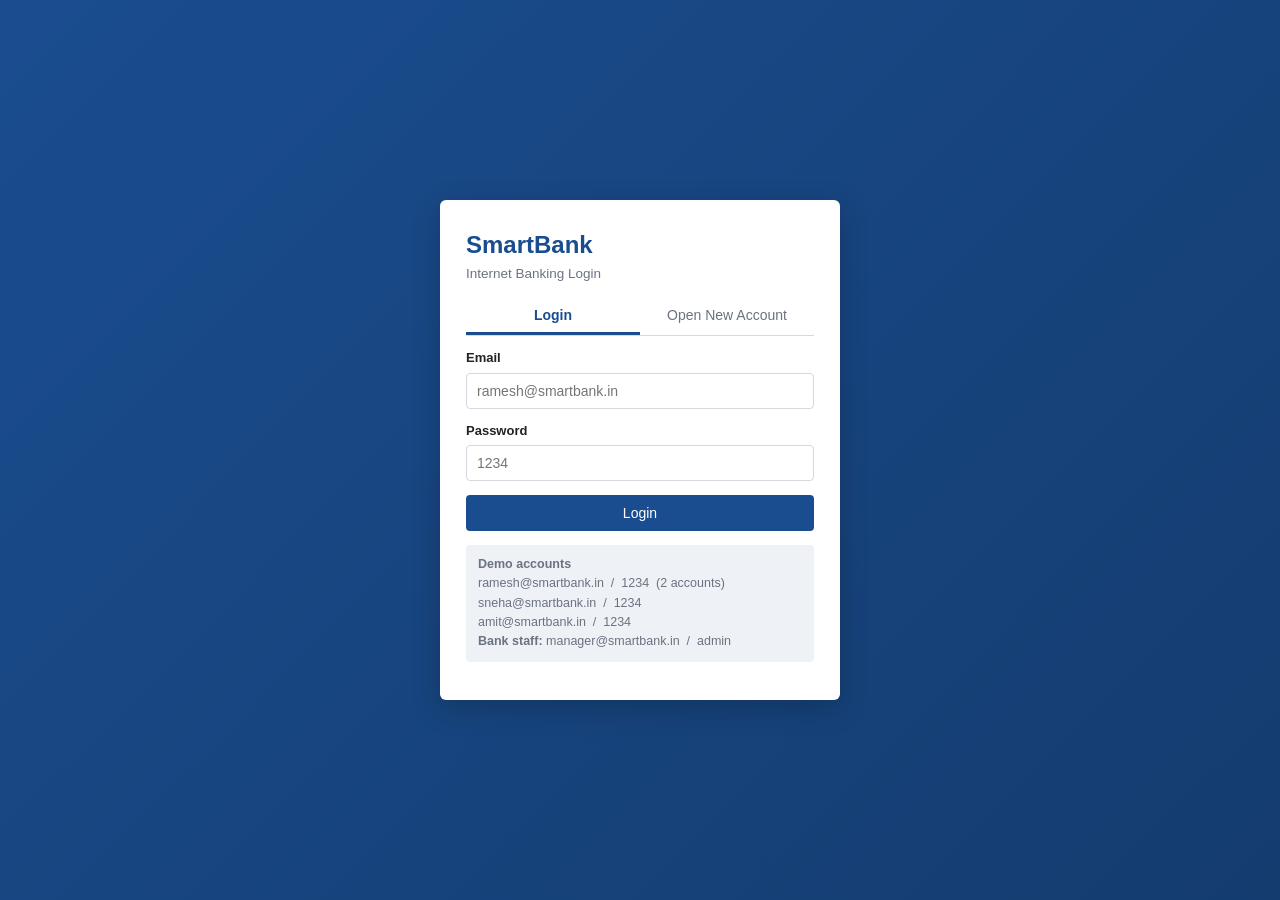
==== accounts.html @ 3c1c9210 "Workspace repo: all projects + new-laptop setup Projects without their own GitHub repo are stored he" ====
<!DOCTYPE html>
<html lang="en">
<head>
<meta charset="UTF-8">
<meta name="viewport" content="width=device-width, initial-scale=1.0">
<title>SmartBank - My Accounts</title>
<link rel="stylesheet" href="css/style.css">
</head>
<body>

<div id="site-header"></div>

<div class="wrap">

  <div class="card">
    <h2>My Accounts</h2>
    <p class="sub">
      Ek customer ke kai account ho sakte hain. Active account header ke dropdown se
      ya neeche "Use this" se badla jaata hai.
    </p>
    <div id="accList"></div>
  </div>

  <div class="card">
    <h2>Add-on Services <span class="hint">(Decorator pattern)</span></h2>
    <p class="sub">
      Active account par extra features lagao ya hatao. Har feature ek wrapper class hai
      jo account ke upar chadh jaata hai &mdash; kitne bhi ek saath laga sakte ho, aur
      account class ka code bilkul nahi badalta.
    </p>
    <div id="featureBox"></div>
    <button class="btn" onclick="saveFeatures()">Save Features</button>
    <div id="featureResult"></div>
  </div>

  <div class="card">
    <h2>Interest Calculator <span class="hint">(Strategy pattern)</span></h2>
    <p class="sub">
      Har account type par interest ka formula alag hai. Formula account ke andar nahi,
      alag strategy class me rakha hai.
    </p>
    <div id="interestBox"></div>
    <button class="btn" onclick="creditInterest()">1 saal ka interest jama karo</button>
    <div id="interestResult"></div>
  </div>

  <div class="card">
    <h2>Open a New Account</h2>
    <p class="sub">Factory Method &mdash; type chuno, uske rules apne aap lag jaayenge.</p>

    <div class="grid2">
      <div>
        <label for="nType">Account Type</label>
        <select id="nType" onchange="showRules()">
          <option value="Savings">Savings Account</option>
          <option value="Current">Current Account</option>
          <option value="Fixed Deposit">Fixed Deposit Account</option>
        </select>

        <label for="nOpen">Opening Deposit (Rs.)</label>
        <input type="number" id="nOpen" value="5000">

        <button class="btn" onclick="openNew()">Open Account</button>
      </div>
      <div>
        <div class="note" id="ruleBox"></div>
      </div>
    </div>

    <div id="openResult"></div>
  </div>

</div>

<footer>SmartBank &mdash; Design Patterns Lab Project</footer>
<div id="toast" class="toast"></div>

<script src="js/core.js"></script>
<script src="js/accounts.js"></script>
<script src="js/state.js"></script>
<script src="js/strategy.js"></script>
<script src="js/decorator.js"></script>
<script src="js/approval.js"></script>
<script src="js/payments.js"></script>
<script src="js/adapter.js"></script>
<script src="js/channels.js"></script>
<script src="js/observer.js"></script>
<script src="js/builder.js"></script>
<script src="js/command.js"></script>
<script src="js/facade.js"></script>
<script src="js/app.js"></script>
<script>
const facade = BankingFacade.getInstance();

if (requireLogin()) {
  renderHeader("accounts.html");
  loadAccounts();
  loadFeatures();
  loadInterest();
  showRules();
}

function loadAccounts() {
  const mine   = facade.myAccounts();
  const active = SessionManager.getInstance().get().accNo;

  $("accList").innerHTML = mine.map(function (a) {
    const state = getAccountState(a.status);
    const deco  = decorateAccount(a);
    const isNow = a.accNo === active;

    return '<div class="notif" style="border-left-color:' +
           (isNow ? "var(--brand)" : "var(--border)") + '">' +
      '<div class="head">' +
        '<span class="title">' + a.accNo + " &mdash; " + a.type +
          (isNow ? ' <span class="pill blue">active</span>' : "") +
          ' <span class="pill ' + state.getColor() + '">' + state.getName() + "</span></span>" +
        '<span class="time">Opened ' + a.openedOn + "</span>" +
      "</div>" +
      '<div class="body">' +
        "Balance: <b>Rs. " + money(a.balance) + "</b> &nbsp;|&nbsp; " +
        "Min: Rs. " + money(a.minBalance) + " &nbsp;|&nbsp; " +
        "Daily limit: " + (a.dailyLimit === 0 ? "N/A" : "Rs. " + money(a.dailyLimit)) +
        " &nbsp;|&nbsp; Reward points: " + (a.rewardPoints || 0) + "<br>" +
        deco.getDescription() +
        (deco.getMonthlyFee() > 0
          ? " &nbsp;|&nbsp; Monthly fee Rs. " + money(deco.getMonthlyFee()) : "") +
      "</div>" +
      (isNow ? "" :
        '<button class="btn small" style="margin-top:8px" onclick="useAccount(\'' +
        a.accNo + '\')">Use this account</button>') +
    "</div>";
  }).join("");
}

function useAccount(accNo) {
  const session = SessionManager.getInstance();
  const channel = session.getChannel();
  session.login(session.getUser().id, accNo);
  session.setChannel(channel);
  window.location.reload();
}


/* ---------------- DECORATOR ---------------- */

function loadFeatures() {
  const acc = facade.activeAccount();
  const on  = acc.features || [];

  $("featureBox").innerHTML =
    '<p class="sub">Account: <b>' + acc.accNo + "</b> (" + acc.type + ")</p>" +
    FEATURE_CATALOG.map(f =>
      '<label class="check"><input type="checkbox" id="f_' + f.key + '"' +
      (on.indexOf(f.key) !== -1 ? " checked" : "") + "> <b>" + f.name +
      "</b> &mdash; " + f.desc + " (Rs. " + f.fee + "/month)</label>").join("");
}

function saveFeatures() {
  const picked = FEATURE_CATALOG.filter(f => $("f_" + f.key).checked).map(f => f.key);
  const acc    = facade.activeAccount();
  const res    = facade.setFeatures(acc.accNo, picked);

  if (!res.ok) return toast(res.error, "bad");

  $("featureResult").innerHTML =
    '<div class="result ok"><b>Features updated</b><br>' +
    "Ab account hai: <b>" + res.description + "</b><br>" +
    "Total monthly fee: Rs. " + money(res.monthlyFee) + "</div>" +
    '<p class="sub" style="margin-top:8px">Decorator chain: ' +
    (picked.length === 0 ? "BasicAccount (koi wrapper nahi)"
      : "BasicAccount" + picked.map(k => " &rarr; " +
          FEATURE_CATALOG.find(f => f.key === k).cls).join("")) + "</p>";

  loadAccounts();
  toast("Add-on services save ho gayi");
}


/* ---------------- STRATEGY ---------------- */

function loadInterest() {
  const acc  = facade.activeAccount();
  const proj = interestProjection(acc);

  let rows = "";
  for (const r of proj.rows) {
    rows += "<tr><td>" + r.years + " saal</td>" +
            '<td class="num">Rs. ' + money(r.interest) + "</td>" +
            '<td class="num">Rs. ' + money(r.maturity) + "</td></tr>";
  }

  $("interestBox").innerHTML =
    '<p class="sub">Account <b>' + acc.accNo + "</b> (" + acc.type + ") &mdash; " +
    "Strategy: <b>" + proj.strategy + "</b> @ " + proj.rate + "%<br>" +
    "Formula: <code>" + proj.formula + "</code></p>" +
    '<div class="table-wrap"><table><thead><tr><th>Period</th>' +
    '<th class="num">Interest</th><th class="num">Maturity Amount</th></tr></thead>' +
    "<tbody>" + rows + "</tbody></table></div>";
}

function creditInterest() {
  const acc = facade.activeAccount();
  const res = facade.applyInterest(acc.accNo, 1);

  if (!res.ok) {
    $("interestResult").innerHTML = '<div class="result bad">' + res.error + "</div>";
    return toast(res.error, "bad");
  }

  $("interestResult").innerHTML =
    '<div class="result ok"><b>Interest jama ho gaya</b><br>' +
    res.strategy + " se Rs. " + money(res.earned) + " mila. " +
    "Naya balance Rs. " + money(res.balance) + " (ref " + res.txnId + ")</div>";

  loadAccounts();
  loadInterest();
  renderHeader("accounts.html");
  toast("Rs. " + money(res.earned) + " interest jama hua");
}


/* ---------------- FACTORY METHOD ---------------- */

function showRules() {
  const r = getAccountRules($("nType").value);
  $("ruleBox").innerHTML =
    "<b>" + r.type + " ke rules</b><br>" +
    "Minimum balance: Rs. " + money(r.minBalance) + "<br>" +
    "Interest: " + r.interest + "%<br>" +
    "Daily withdrawal limit: " + (r.dailyLimit === 0 ? "N/A" : "Rs. " + money(r.dailyLimit)) + "<br>" +
    "Withdrawal allowed: " + (r.canWithdraw ? "Haan" : "Nahi");
}

function openNew() {
  const made = facade.openAccount($("nType").value, Number($("nOpen").value));

  if (!made.ok) {
    $("openResult").innerHTML = '<div class="result bad">' + made.error + "</div>";
    return toast(made.error, "bad");
  }

  $("openResult").innerHTML =
    '<div class="result ok"><b>Naya account khul gaya</b><br>' +
    made.account.accNo + " &mdash; " + made.account.getType() +
    " &nbsp;|&nbsp; Balance Rs. " + money(made.account.balance) + "<br>" +
    "Factory: <code>" + getAccountFactory($("nType").value).constructor.name +
    "</code></div>";

  loadAccounts();
  renderHeader("accounts.html");
  toast("Account " + made.account.accNo + " ban gaya");
}
</script>
</body>
</html>
---- css/style.css ----
/* ==========================================================
   SmartBank - stylesheet
   Saare colours CSS variables se aate hain. Abstract Factory
   (channels.js) in variables ko badal deta hai, isliye channel
   change karte hi poori site ka look badal jaata hai.
   ========================================================== */

:root {
  --brand:      #1a4d8f;
  --brand-dark: #143c6f;
  --bg:         #f2f4f7;
  --card:       #ffffff;
  --text:       #222222;
  --muted:      #6b7280;
  --border:     #d5d9e0;
  --font:       Arial, Helvetica, sans-serif;
  --radius:     6px;
  --btn-radius: 4px;
  --shadow:     0 1px 3px rgba(0,0,0,0.06);
  --pad:        18px;
}

* { margin: 0; padding: 0; box-sizing: border-box; }

body {
  background: var(--bg);
  color: var(--text);
  font-family: var(--font);
  font-size: 15px;
  line-height: 1.55;
}

a { color: var(--brand); }

/* ---------------- header ---------------- */

.topbar {
  background: var(--brand);
  color: #fff;
  padding: 10px 20px;
  display: flex;
  align-items: center;
  justify-content: space-between;
  flex-wrap: wrap;
  gap: 10px;
}

.brand { display: flex; align-items: center; gap: 10px; }

.logo {
  background: #fff;
  color: var(--brand);
  font-weight: bold;
  width: 36px; height: 36px;
  display: flex; align-items: center; justify-content: center;
  border-radius: var(--btn-radius);
  font-size: 15px;
}

.brand b { font-size: 17px; }
.tagline { font-size: 11px; opacity: .8; line-height: 1.2; }

.topbar-right { display: flex; align-items: center; gap: 10px; flex-wrap: wrap; }
.who { font-size: 13px; opacity: .9; }

.channel-pick {
  background: var(--brand-dark);
  color: #fff;
  border: 1px solid rgba(255,255,255,.3);
  border-radius: var(--btn-radius);
  padding: 5px 8px;
  font-size: 13px;
  font-family: var(--font);
}

.bell {
  position: relative;
  color: #fff;
  text-decoration: none;
  font-size: 13px;
  border: 1px solid rgba(255,255,255,.35);
  padding: 5px 10px;
  border-radius: var(--btn-radius);
}

.dot {
  background: #e03131;
  color: #fff;
  border-radius: 10px;
  font-size: 11px;
  padding: 0 5px;
  margin-left: 5px;
}

.mainnav {
  background: var(--brand-dark);
  padding: 0 12px;
  display: flex;
  flex-wrap: wrap;
}

.mainnav a {
  color: #fff;
  text-decoration: none;
  font-size: 13.5px;
  padding: 9px 12px;
  opacity: .85;
  border-bottom: 3px solid transparent;
}

.mainnav a:hover { opacity: 1; }
.mainnav a.active { opacity: 1; border-bottom-color: #fff; font-weight: bold; }

/* ---------------- layout ---------------- */

.wrap { max-width: 1000px; margin: 22px auto; padding: 0 15px; }

.card {
  background: var(--card);
  border: 1px solid var(--border);
  border-radius: var(--radius);
  box-shadow: var(--shadow);
  padding: var(--pad);
  margin-bottom: 18px;
}

.card h2 {
  font-size: 18px;
  color: var(--brand);
  margin-bottom: 4px;
}

.card h3 { font-size: 15px; margin: 14px 0 6px; }
.card h4 { font-size: 14px; margin: 14px 0 6px; color: var(--brand); }

.sub { color: var(--muted); font-size: 13.5px; margin-bottom: 12px; }
.hint { color: var(--muted); font-weight: normal; font-size: 12px; }

.grid2 { display: grid; grid-template-columns: repeat(auto-fit, minmax(280px,1fr)); gap: 18px; align-items: start; }
.grid3 { display: grid; grid-template-columns: repeat(auto-fit, minmax(210px,1fr)); gap: 14px; }

/* ---------------- balance card ---------------- */

.balance-card {
  background: var(--brand);
  color: #fff;
  border-radius: var(--radius);
  padding: 20px;
  box-shadow: var(--shadow);
}

.balance-card .label { font-size: 12.5px; opacity: .85; letter-spacing: .5px; }
.balance-card .amount { font-size: 34px; font-weight: bold; line-height: 1.2; }
.balance-card .meta { font-size: 12.5px; opacity: .85; margin-top: 6px; }

.stat {
  background: var(--card);
  border: 1px solid var(--border);
  border-radius: var(--radius);
  padding: 14px;
}
.stat .k { font-size: 12px; color: var(--muted); }
.stat .v { font-size: 20px; font-weight: bold; color: var(--brand); }

/* ---------------- forms ---------------- */

label { display: block; font-size: 13px; font-weight: bold; margin: 12px 0 4px; }

input[type=text], input[type=number], input[type=password],
input[type=email], select, textarea {
  width: 100%;
  padding: 9px 10px;
  border: 1px solid var(--border);
  border-radius: var(--btn-radius);
  font-size: 14px;
  font-family: var(--font);
  background: var(--card);
  color: var(--text);
}

input:focus, select:focus { outline: 2px solid var(--brand); outline-offset: -1px; }

.check { font-weight: normal; display: flex; align-items: center; gap: 8px; margin: 8px 0; }
.check input { width: auto; }

.btn {
  background: var(--brand);
  color: #fff;
  border: none;
  padding: 10px 18px;
  border-radius: var(--btn-radius);
  font-size: 14px;
  font-family: var(--font);
  cursor: pointer;
  margin-top: 14px;
}
.btn:hover { background: var(--brand-dark); }
.btn.small { padding: 5px 11px; font-size: 12.5px; margin-top: 0; }
.btn.ghost { background: transparent; border: 1px solid rgba(255,255,255,.4); }
.btn.grey  { background: var(--muted); }
.btn.red   { background: #b32d2d; }
.btn.block { width: 100%; }

/* ---------------- table ---------------- */

.table-wrap { overflow-x: auto; }

table { width: 100%; border-collapse: collapse; font-size: 13.5px; margin-top: 10px; }
th, td { border-bottom: 1px solid var(--border); padding: 8px 9px; text-align: left; }
th { color: var(--brand); font-size: 12.5px; text-transform: uppercase; letter-spacing: .3px; }
tbody tr:hover td { background: rgba(0,0,0,.03); }
td.num { text-align: right; font-variant-numeric: tabular-nums; }

.pill { font-size: 11.5px; padding: 2px 8px; border-radius: 10px; display: inline-block; }
.pill.green { background: #e6f6ea; color: #1c7a3c; }
.pill.red   { background: #fdeaea; color: #b32d2d; }
.pill.blue  { background: #e8eefb; color: var(--brand); }
.pill.grey  { background: #eceef1; color: #555; }

/* ---------------- results ---------------- */

.result { padding: 12px 14px; border-radius: var(--btn-radius); margin: 6px 0 4px; font-size: 14px; }
.result.ok  { background: #e6f6ea; color: #14622f; border-left: 4px solid #1c7a3c; }
.result.bad { background: #fdeaea; color: #8c1f1f; border-left: 4px solid #b32d2d; }

.trail { margin: 6px 0 0 20px; font-size: 13.5px; }
.trail li { margin-bottom: 4px; }

.steps { list-style: none; font-size: 13px; }
.steps li { padding: 5px 0; border-bottom: 1px dashed var(--border); }

.tag {
  display: inline-block;
  background: var(--brand);
  color: #fff;
  font-size: 10.5px;
  padding: 1px 7px;
  border-radius: 9px;
  margin-right: 8px;
  min-width: 58px;
  text-align: center;
}

.note {
  background: rgba(240,180,41,.14);
  border-left: 4px solid #f0b429;
  padding: 10px 12px;
  font-size: 13.5px;
  border-radius: var(--btn-radius);
  margin: 10px 0;
}

.empty { text-align: center; color: var(--muted); padding: 22px; font-size: 14px; }

/* ---------------- notifications ---------------- */

.notif {
  border: 1px solid var(--border);
  border-left: 4px solid var(--brand);
  border-radius: var(--btn-radius);
  padding: 11px 13px;
  margin-bottom: 9px;
  background: var(--card);
}
.notif.unread { background: rgba(26,77,143,.05); }
.notif .head { display: flex; justify-content: space-between; gap: 10px; flex-wrap: wrap; }
.notif .title { font-weight: bold; font-size: 14px; }
.notif .time { font-size: 11.5px; color: var(--muted); }
.notif .body { font-size: 13.5px; color: var(--muted); white-space: pre-wrap; margin-top: 3px; }

/* ---------------- login page ---------------- */

.login-page {
  min-height: 100vh;
  display: flex;
  align-items: center;
  justify-content: center;
  padding: 20px;
  background: linear-gradient(135deg, var(--brand) 0%, var(--brand-dark) 100%);
}

.login-box {
  background: var(--card);
  border-radius: var(--radius);
  padding: 26px;
  width: 100%;
  max-width: 400px;
  box-shadow: 0 8px 30px rgba(0,0,0,.2);
}

.login-box h1 { color: var(--brand); font-size: 24px; }
.login-box .sub { margin-bottom: 4px; }

.tabs { display: flex; border-bottom: 1px solid var(--border); margin: 14px 0 4px; }
.tabs button {
  flex: 1; background: none; border: none; padding: 9px;
  font-size: 14px; cursor: pointer; color: var(--muted);
  border-bottom: 3px solid transparent; margin: 0; font-family: var(--font);
}
.tabs button.active { color: var(--brand); border-bottom-color: var(--brand); font-weight: bold; }

.demo-box {
  background: rgba(26,77,143,.07);
  border-radius: var(--btn-radius);
  padding: 10px 12px;
  font-size: 12.5px;
  margin-top: 14px;
  color: var(--muted);
}

/* ---------------- toast ---------------- */

.toast {
  position: fixed;
  bottom: -80px;
  left: 50%;
  transform: translateX(-50%);
  background: #222;
  color: #fff;
  padding: 11px 20px;
  border-radius: 24px;
  font-size: 13.5px;
  transition: bottom .3s;
  z-index: 99;
}
.toast.show { bottom: 24px; }
.toast.bad  { background: #b32d2d; }

/* ---------------- patterns page ---------------- */

.pat {
  border: 1px solid var(--border);
  border-radius: var(--radius);
  padding: 14px;
  margin-bottom: 12px;
  background: var(--card);
}
.pat .name { color: var(--brand); font-size: 16px; font-weight: bold; }
.pat .where { font-size: 12.5px; color: var(--muted); margin: 2px 0 8px; }
.pat code {
  background: rgba(0,0,0,.06);
  padding: 1px 5px;
  border-radius: 3px;
  font-size: 12.5px;
}

footer {
  text-align: center;
  color: var(--muted);
  font-size: 12.5px;
  padding: 20px;
}

@media (max-width: 560px) {
  .balance-card .amount { font-size: 26px; }
  .mainnav a { padding: 8px 9px; font-size: 12.5px; }
}

.warnbar {
  background: #8a2b2b;
  color: #fff;
  font-size: 12.5px;
  padding: 7px 20px;
  text-align: center;
}
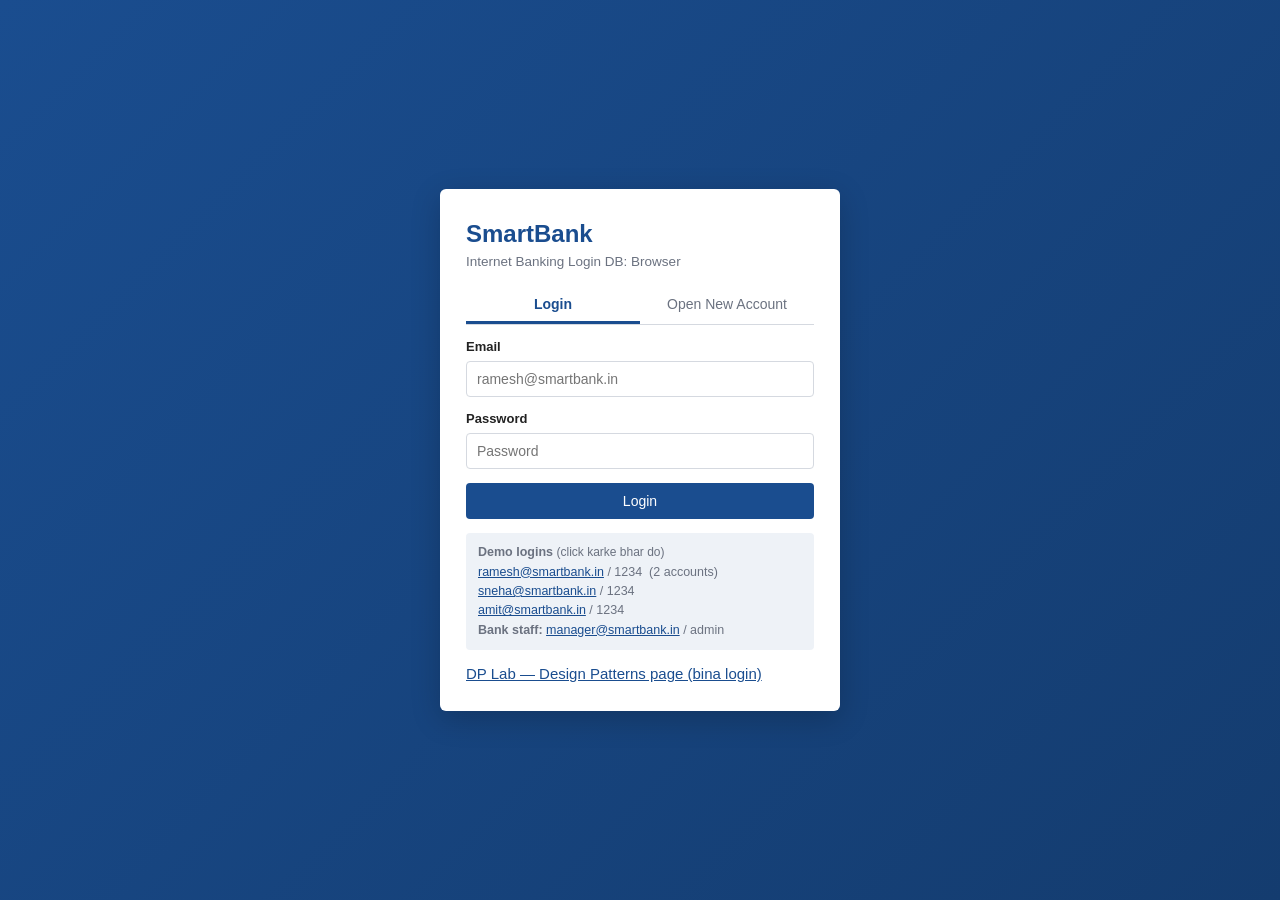
==== commit df938774: "SmartBank: real SQLite database, security fixes and correct ledger - server.py: stdlib-only Python s" ====
--- a/accounts.html
+++ b/accounts.html
@@ -75,6 +75,7 @@
 <footer>SmartBank &mdash; Design Patterns Lab Project</footer>
 <div id="toast" class="toast"></div>
 
+<script src="js/schema.js"></script>
 <script src="js/core.js"></script>
 <script src="js/accounts.js"></script>
 <script src="js/state.js"></script>
@@ -92,7 +93,7 @@
 <script>
 const facade = BankingFacade.getInstance();
 
-if (requireLogin()) {
+if (requireCustomer()) {
   renderHeader("accounts.html");
   loadAccounts();
   loadFeatures();
@@ -112,32 +113,29 @@
     return '<div class="notif" style="border-left-color:' +
            (isNow ? "var(--brand)" : "var(--border)") + '">' +
       '<div class="head">' +
-        '<span class="title">' + a.accNo + " &mdash; " + a.type +
+        '<span class="title">' + esc(a.accNo) + " &mdash; " + esc(a.type) +
           (isNow ? ' <span class="pill blue">active</span>' : "") +
           ' <span class="pill ' + state.getColor() + '">' + state.getName() + "</span></span>" +
-        '<span class="time">Opened ' + a.openedOn + "</span>" +
+        '<span class="time">Opened ' + esc(a.openedOn) + "</span>" +
       "</div>" +
       '<div class="body">' +
         "Balance: <b>Rs. " + money(a.balance) + "</b> &nbsp;|&nbsp; " +
         "Min: Rs. " + money(a.minBalance) + " &nbsp;|&nbsp; " +
         "Daily limit: " + (a.dailyLimit === 0 ? "N/A" : "Rs. " + money(a.dailyLimit)) +
         " &nbsp;|&nbsp; Reward points: " + (a.rewardPoints || 0) + "<br>" +
-        deco.getDescription() +
+        esc(deco.getDescription()) +
         (deco.getMonthlyFee() > 0
           ? " &nbsp;|&nbsp; Monthly fee Rs. " + money(deco.getMonthlyFee()) : "") +
       "</div>" +
       (isNow ? "" :
         '<button class="btn small" style="margin-top:8px" onclick="useAccount(\'' +
-        a.accNo + '\')">Use this account</button>') +
+        esc(a.accNo) + '\')">Use this account</button>') +
     "</div>";
   }).join("");
 }
 
 function useAccount(accNo) {
-  const session = SessionManager.getInstance();
-  const channel = session.getChannel();
-  session.login(session.getUser().id, accNo);
-  session.setChannel(channel);
+  SessionManager.getInstance().switchAccount(accNo);
   window.location.reload();
 }
 
@@ -149,10 +147,13 @@
   const on  = acc.features || [];
 
   $("featureBox").innerHTML =
-    '<p class="sub">Account: <b>' + acc.accNo + "</b> (" + acc.type + ")</p>" +
+    (acc.type === "Fixed Deposit"
+      ? '<div class="note">Fixed Deposit account par add-on services nahi lagti. ' +
+        'Header se Savings ya Current account chuno.</div>' : "") +
+    '<p class="sub">Account: <b>' + esc(acc.accNo) + "</b> (" + esc(acc.type) + ")</p>" +
     FEATURE_CATALOG.map(f =>
       '<label class="check"><input type="checkbox" id="f_' + f.key + '"' +
-      (on.indexOf(f.key) !== -1 ? " checked" : "") + "> <b>" + f.name +
+      (on.indexOf(f.key) !== -1 ? " checked" : "") + (acc.type === "Fixed Deposit" ? " disabled" : "") + "> <b>" + f.name +
       "</b> &mdash; " + f.desc + " (Rs. " + f.fee + "/month)</label>").join("");
 }
 
@@ -161,15 +162,18 @@
   const acc    = facade.activeAccount();
   const res    = facade.setFeatures(acc.accNo, picked);
 
-  if (!res.ok) return toast(res.error, "bad");
+  if (!res.ok) {
+    $("featureResult").innerHTML = '<div class="result bad">' + esc(res.error) + "</div>";
+    return toast(res.error, "bad");
+  }
 
   $("featureResult").innerHTML =
     '<div class="result ok"><b>Features updated</b><br>' +
-    "Ab account hai: <b>" + res.description + "</b><br>" +
+    "Ab account hai: <b>" + esc(res.description) + "</b><br>" +
     "Total monthly fee: Rs. " + money(res.monthlyFee) + "</div>" +
     '<p class="sub" style="margin-top:8px">Decorator chain: ' +
-    (picked.length === 0 ? "BasicAccount (koi wrapper nahi)"
-      : "BasicAccount" + picked.map(k => " &rarr; " +
+    (res.features.length === 0 ? "BasicAccount (koi wrapper nahi)"
+      : "BasicAccount" + res.features.map(k => " &rarr; " +
           FEATURE_CATALOG.find(f => f.key === k).cls).join("")) + "</p>";
 
   loadAccounts();
@@ -191,7 +195,7 @@
   }
 
   $("interestBox").innerHTML =
-    '<p class="sub">Account <b>' + acc.accNo + "</b> (" + acc.type + ") &mdash; " +
+    '<p class="sub">Account <b>' + esc(acc.accNo) + "</b> (" + esc(acc.type) + ") &mdash; " +
     "Strategy: <b>" + proj.strategy + "</b> @ " + proj.rate + "%<br>" +
     "Formula: <code>" + proj.formula + "</code></p>" +
     '<div class="table-wrap"><table><thead><tr><th>Period</th>' +
@@ -204,14 +208,14 @@
   const res = facade.applyInterest(acc.accNo, 1);
 
   if (!res.ok) {
-    $("interestResult").innerHTML = '<div class="result bad">' + res.error + "</div>";
+    $("interestResult").innerHTML = '<div class="result bad">' + esc(res.error) + "</div>";
     return toast(res.error, "bad");
   }
 
   $("interestResult").innerHTML =
     '<div class="result ok"><b>Interest jama ho gaya</b><br>' +
     res.strategy + " se Rs. " + money(res.earned) + " mila. " +
-    "Naya balance Rs. " + money(res.balance) + " (ref " + res.txnId + ")</div>";
+    "Naya balance Rs. " + money(res.balance) + " (ref " + esc(res.txnId) + ")</div>";
 
   loadAccounts();
   loadInterest();
@@ -236,16 +240,16 @@
   const made = facade.openAccount($("nType").value, Number($("nOpen").value));
 
   if (!made.ok) {
-    $("openResult").innerHTML = '<div class="result bad">' + made.error + "</div>";
+    $("openResult").innerHTML = '<div class="result bad">' + esc(made.error) + "</div>";
     return toast(made.error, "bad");
   }
 
   $("openResult").innerHTML =
     '<div class="result ok"><b>Naya account khul gaya</b><br>' +
-    made.account.accNo + " &mdash; " + made.account.getType() +
+    esc(made.account.accNo) + " &mdash; " + made.account.getType() +
     " &nbsp;|&nbsp; Balance Rs. " + money(made.account.balance) + "<br>" +
     "Factory: <code>" + getAccountFactory($("nType").value).constructor.name +
-    "</code></div>";
+    "</code><br>History me 'Account Opening' entry bhi ban gayi. Header ke dropdown se ise chuno.</div>";
 
   loadAccounts();
   renderHeader("accounts.html");
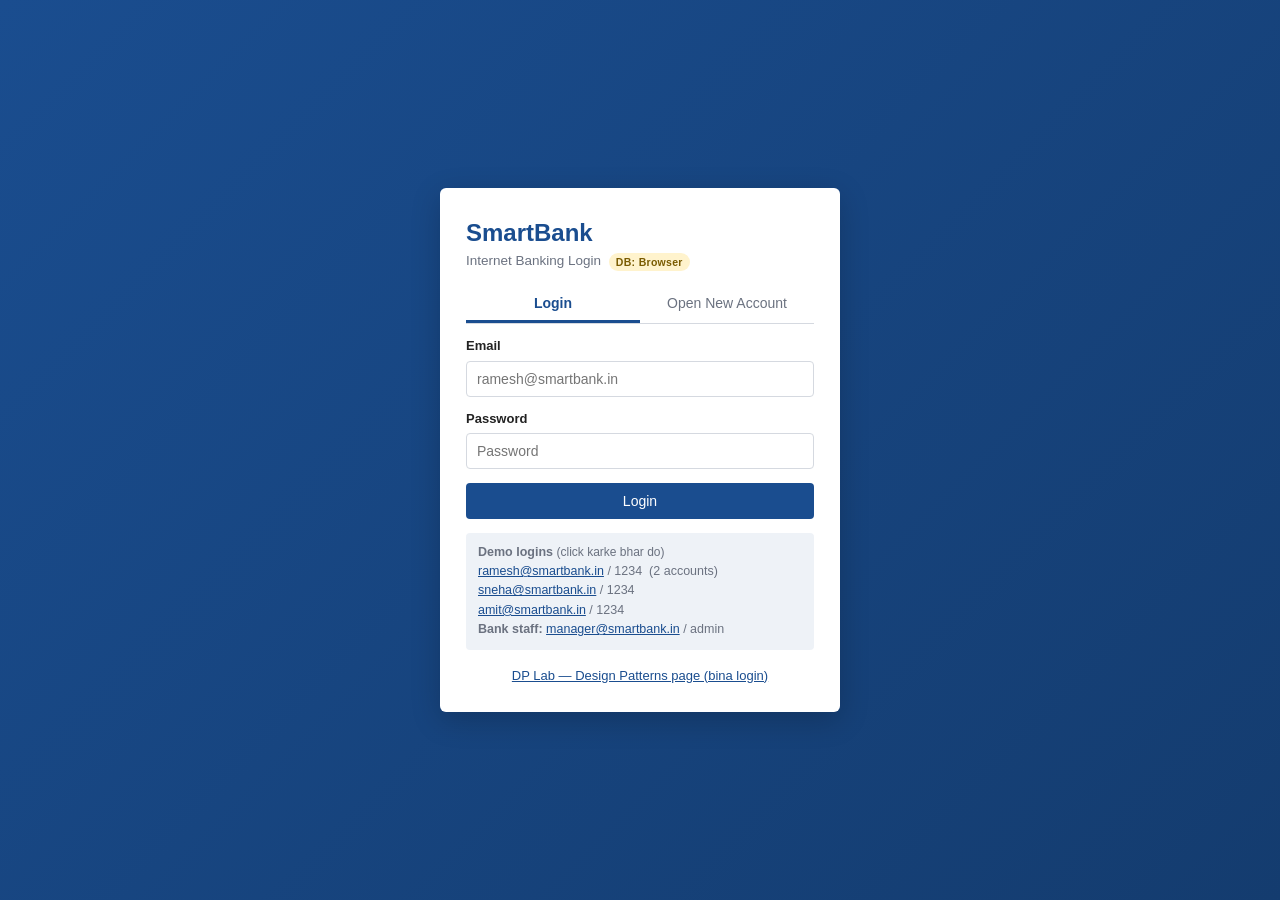
==== commit 6081dd2e: "SmartBank: clean server console, favicon, robust start.bat - Server: no traceback when the browser d" ====
--- a/accounts.html
+++ b/accounts.html
@@ -4,6 +4,7 @@
 <meta charset="UTF-8">
 <meta name="viewport" content="width=device-width, initial-scale=1.0">
 <title>SmartBank - My Accounts</title>
+<link rel="icon" type="image/svg+xml" href="favicon.svg">
 <link rel="stylesheet" href="css/style.css">
 </head>
 <body>
--- a/css/style.css
+++ b/css/style.css
@@ -363,3 +363,158 @@
   padding: 7px 20px;
   text-align: center;
 }
+
+/* ==========================================================
+   v2 additions: database badge, pipeline, UML, DP Lab, print
+   ========================================================== */
+
+.grid4 { display: grid; grid-template-columns: repeat(auto-fit, minmax(170px, 1fr)); gap: 12px; }
+.nowrap { white-space: nowrap; }
+td.num.cr { color: #1c7a3c; }
+td.num.dr { color: #b32d2d; }
+
+.dbpill {
+  display: inline-block; font-size: 10.5px; font-weight: bold; letter-spacing: .3px;
+  padding: 1px 7px; border-radius: 9px; vertical-align: middle; margin-left: 4px;
+}
+.dbpill.sqlite { background: #e6f6ea; color: #14622f; }
+.dbpill.local  { background: #fff3cd; color: #7a5b00; }
+
+.login-foot { text-align: center; margin-top: 16px; font-size: 13px; }
+.login-foot a { color: var(--brand); }
+
+/* ---------- pattern pipeline (har transaction ke result me) ---------- */
+.pipeline { display: flex; flex-wrap: wrap; align-items: center; gap: 4px; margin: 6px 0 4px; }
+.pchip {
+  font-size: 11.5px; padding: 3px 9px; border-radius: 12px;
+  border: 1px dashed var(--border); color: var(--muted); background: transparent;
+}
+.pchip.on { background: var(--brand); color: #fff; border: 1px solid var(--brand); font-weight: bold; }
+.parrow { color: var(--muted); font-size: 13px; }
+
+/* ---------- UML diagrams ---------- */
+.uml-wrap {
+  border: 1px solid var(--border); border-radius: var(--radius); background: var(--card);
+  padding: 8px; margin: 10px 0; overflow-x: auto;
+}
+svg.uml { display: block; margin: 0 auto; }
+.uml-frame  { fill: var(--card); stroke: var(--text); stroke-width: 1.2; }
+.uml-head   { fill: var(--brand); fill-opacity: .12; stroke: none; }
+.uml-client .uml-frame { stroke-dasharray: 5 3; }
+.uml-client .uml-head  { fill: #f0b429; fill-opacity: .22; }
+.uml-table  .uml-head  { fill: #1c7a3c; fill-opacity: .18; }
+.uml-name   { font: bold 13px Arial, Helvetica, sans-serif; fill: var(--text); }
+.uml-italic { font-style: italic; }
+.uml-stereo { font: italic 10.5px Arial, Helvetica, sans-serif; fill: var(--muted); }
+.uml-member { font: 11px Consolas, "Courier New", monospace; fill: var(--text); }
+.uml-sep    { stroke: var(--text); stroke-width: .7; opacity: .45; }
+.uml-link   { fill: none; stroke: var(--text); stroke-width: 1.2; }
+.uml-dashed { stroke-dasharray: 5 4; }
+.uml-hollow { fill: var(--card); stroke: var(--text); stroke-width: 1.1; }
+.uml-open   { fill: none; stroke: var(--text); stroke-width: 1.3; }
+.uml-label  { font: italic 10.5px Arial, Helvetica, sans-serif; fill: var(--muted);
+              paint-order: stroke; stroke: var(--card); stroke-width: 3px; }
+.uml-caption { font-size: 12.5px; color: var(--muted); text-align: center; margin: 6px 0 2px; }
+
+/* ---------- DP Lab page ---------- */
+.subnav {
+  position: sticky; top: 0; z-index: 20; display: flex; flex-wrap: wrap; gap: 4px;
+  background: var(--bg); padding: 8px 0; margin-bottom: 10px; border-bottom: 1px solid var(--border);
+}
+.subnav a {
+  font-size: 13px; text-decoration: none; padding: 5px 11px; border-radius: var(--btn-radius);
+  border: 1px solid var(--border); background: var(--card); color: var(--text);
+}
+.subnav a:hover { border-color: var(--brand); color: var(--brand); }
+
+.exp-head { display: flex; justify-content: space-between; align-items: baseline; flex-wrap: wrap; gap: 8px; }
+.exp-no { font-size: 12px; font-weight: bold; color: #fff; background: var(--brand);
+          padding: 2px 9px; border-radius: 10px; }
+.aim { background: rgba(26,77,143,.06); border-left: 4px solid var(--brand); padding: 9px 12px;
+       border-radius: var(--btn-radius); font-size: 14px; margin: 8px 0 4px; }
+
+.pblock { border-top: 1px dashed var(--border); padding-top: 14px; margin-top: 16px; }
+.pblock h3 { font-size: 17px; color: var(--brand); margin: 0 0 4px; }
+.pblock .kind { font-size: 11.5px; font-weight: normal; color: var(--muted); }
+.intent { font-size: 14px; margin: 6px 0; }
+.where { font-size: 13.5px; color: var(--muted); }
+ul.plist { margin: 6px 0 6px 20px; font-size: 14px; }
+ul.plist li { margin-bottom: 3px; }
+
+.demo-bar { display: flex; flex-wrap: wrap; gap: 8px; align-items: center; margin-top: 10px; }
+.demo-bar .btn { margin-top: 0; }
+.demo-bar input, .demo-bar select { width: auto; min-width: 120px; }
+
+.console {
+  background: #1e1e1e; color: #d4f7d4; font-family: Consolas, "Courier New", monospace;
+  font-size: 12.5px; padding: 11px 13px; border-radius: 6px; margin-top: 10px;
+  white-space: pre-wrap; overflow-x: auto; max-height: 420px; overflow-y: auto; line-height: 1.5;
+}
+.console:empty { display: none; }
+.console .ok   { color: #86f58a; }
+.console .bad  { color: #ff9c9c; }
+.console .info { color: #9cd7ff; }
+.console .warn { color: #ffe08a; }
+.console .sql  { color: #f5c2ff; }
+
+pre.code {
+  background: #1e1e1e; color: #e6e6e6; font-family: Consolas, "Courier New", monospace;
+  font-size: 12.5px; padding: 12px 14px; border-radius: 6px; margin-top: 10px;
+  overflow: auto; max-height: 460px; line-height: 1.45; tab-size: 2;
+}
+pre.code .k { color: #569cd6; }
+pre.code .s { color: #ce9178; }
+pre.code .c { color: #6a9955; font-style: italic; }
+pre.code .n { color: #b5cea8; }
+pre.code .t { color: #4ec9b0; }
+.code-title { font: bold 12px Consolas, monospace; color: var(--muted); margin-top: 12px; }
+
+.preview-row { display: grid; grid-template-columns: repeat(auto-fit, minmax(220px, 1fr)); gap: 12px; margin-top: 10px; }
+.skin {
+  background: var(--bg); color: var(--text); font-family: var(--font);
+  border: 1px solid var(--border); border-radius: var(--radius); padding: 12px; box-shadow: var(--shadow);
+}
+.skin .bar { background: var(--brand); color: #fff; padding: 6px 9px; border-radius: var(--btn-radius); font-size: 12.5px; }
+.skin .body { background: var(--card); border: 1px solid var(--border); border-radius: var(--radius);
+              padding: 9px; margin-top: 8px; font-size: 13px; }
+.skin .sbtn { display: inline-block; background: var(--brand); color: #fff; padding: 5px 12px;
+              border-radius: var(--btn-radius); font-size: 12.5px; margin-top: 8px; }
+
+table.matrix td, table.matrix th { text-align: center; }
+table.matrix td.cell { cursor: pointer; }
+table.matrix td.cell:hover { background: rgba(26,77,143,.08); }
+
+details.viva { border: 1px solid var(--border); border-radius: var(--btn-radius); padding: 9px 12px;
+               margin-bottom: 8px; background: var(--card); }
+details.viva summary { cursor: pointer; font-weight: bold; font-size: 14px; }
+details.viva p { font-size: 14px; margin-top: 7px; }
+
+.flow-steps { counter-reset: step; list-style: none; margin: 6px 0; }
+.flow-steps li { counter-increment: step; position: relative; padding: 7px 0 7px 38px;
+                 border-bottom: 1px dashed var(--border); font-size: 14px; }
+.flow-steps li::before { content: counter(step); position: absolute; left: 0; top: 6px; width: 26px; height: 26px;
+                         border-radius: 50%; background: var(--brand); color: #fff; font-size: 12px;
+                         font-weight: bold; display: flex; align-items: center; justify-content: center; }
+
+/* ---------- tests page ---------- */
+.test-line { font-family: Consolas, monospace; font-size: 12.5px; padding: 2px 0; }
+.test-line.pass { color: #1c7a3c; }
+.test-line.fail { color: #b32d2d; font-weight: bold; }
+.test-sec { font-weight: bold; margin-top: 10px; color: var(--brand); }
+
+/* ---------- print (lab record) ---------- */
+@media print {
+  body { background: #fff !important; color: #000; font-size: 12px; }
+  #site-header, .subnav, .demo-bar, .btn, .no-print, footer, .toast, .warnbar { display: none !important; }
+  .wrap { max-width: none; margin: 0; padding: 0; }
+  .card { box-shadow: none; border: 1px solid #999; break-inside: auto; }
+  .exp { break-before: page; }
+  .pblock, .uml-wrap, details.viva { break-inside: avoid; }
+  details.viva > *:not(summary) { display: block !important; }
+  pre.code { max-height: none; white-space: pre-wrap; }
+  .console { max-height: none; }
+  a { color: #000; text-decoration: none; }
+}
+.demo-bar input[type=checkbox] { min-width: 0; width: auto; }
+.topbar .channel-pick { width: auto; max-width: 230px; }
+td.num { white-space: nowrap; }
